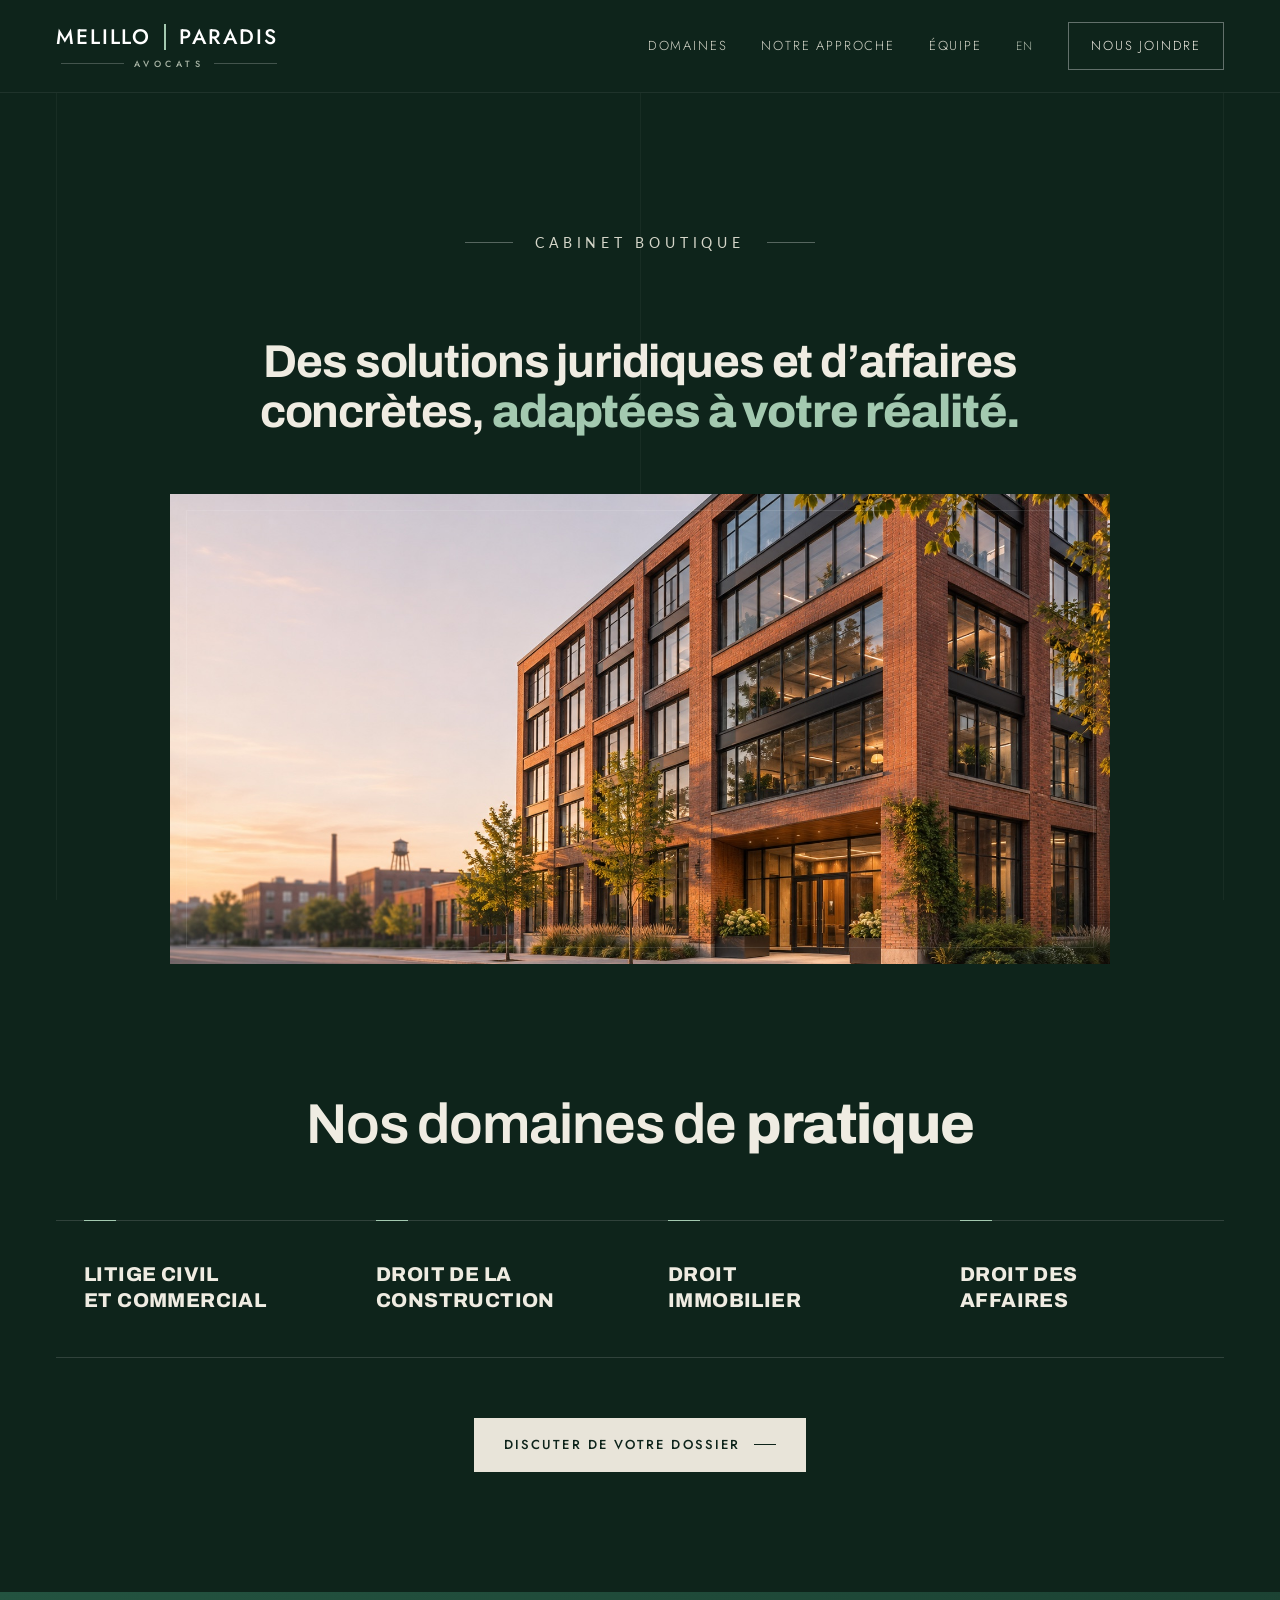
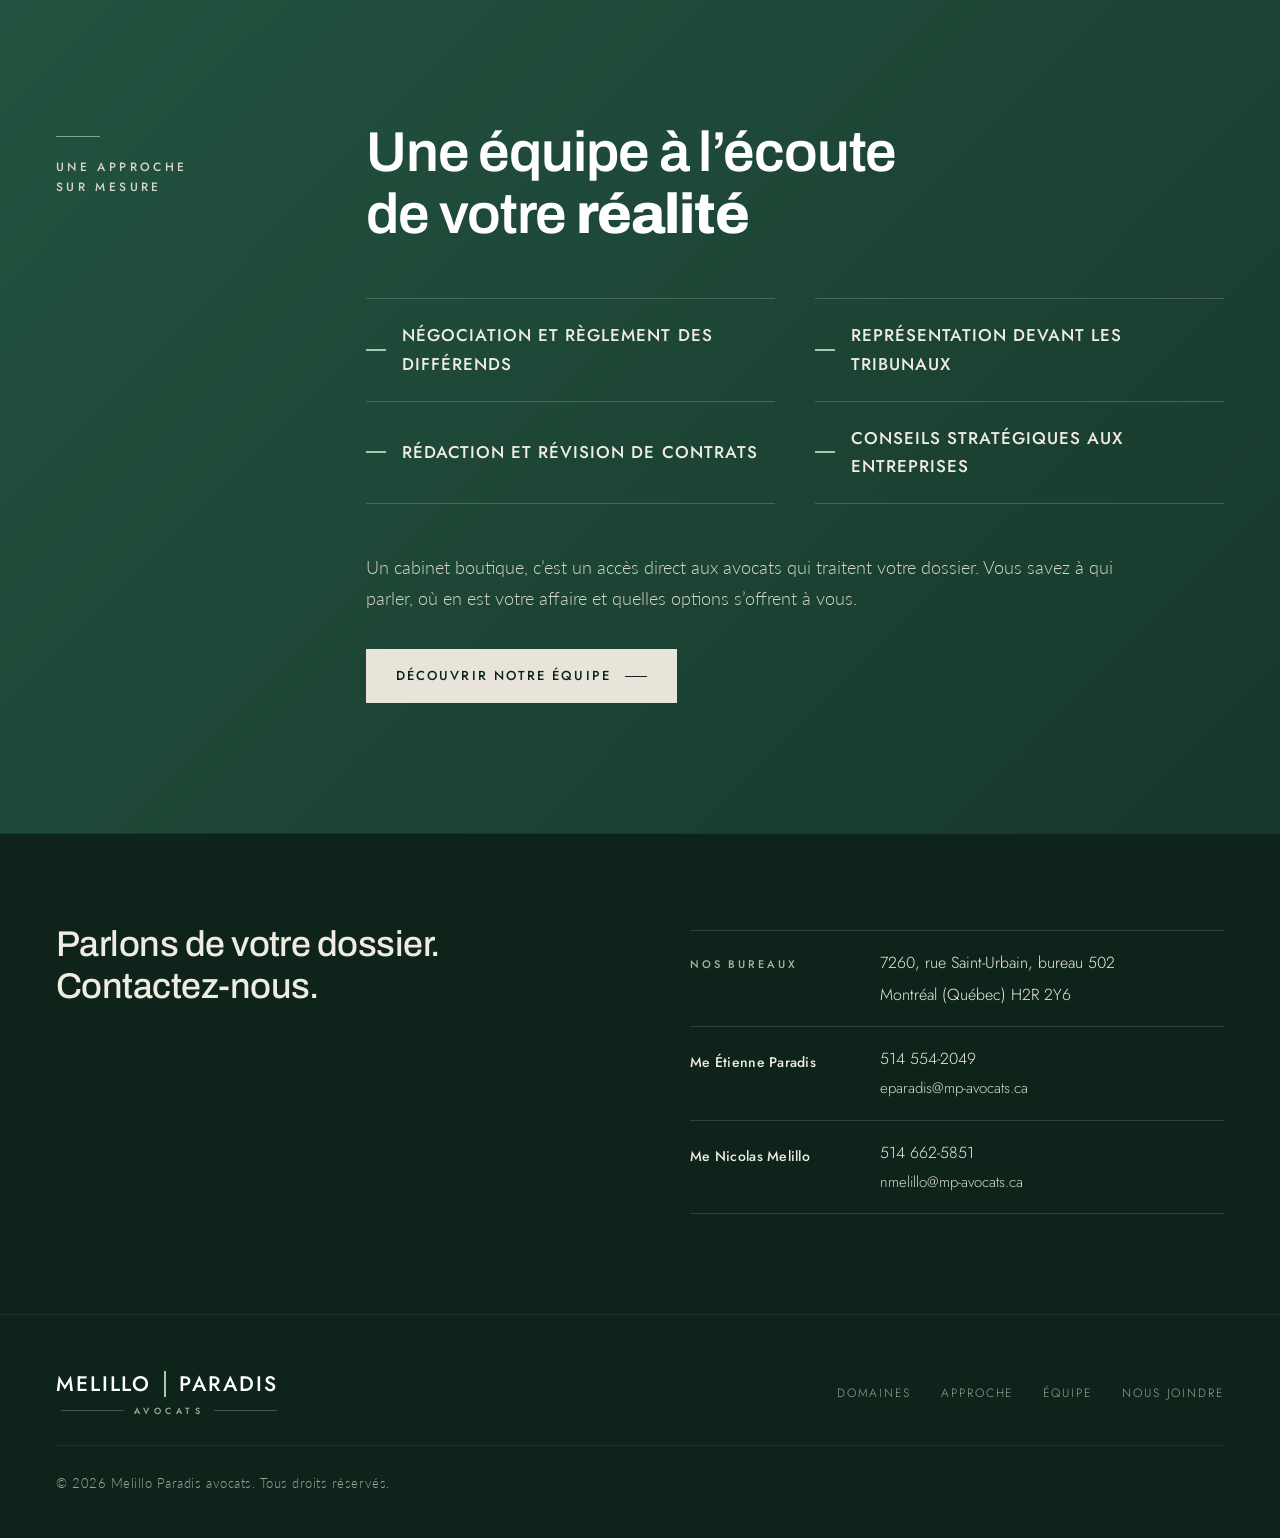
==== index.html @ 58f40eb3 "Site Melillo Paradis avocats" ====
<!doctype html>
<html lang="fr-CA" class="js">
<head>
<meta charset="utf-8">
<meta name="viewport" content="width=device-width,initial-scale=1">
<title>Melillo Paradis avocats | Litige, construction et immobilier à Montréal</title>
<meta name="description" content="Cabinet d’avocats boutique à Montréal, sur la Rive-Nord et dans les Laurentides : litige civil et commercial, construction, immobilier et affaires.">
<link rel="canonical" href="https://mp-avocats.ca/">
<link rel="alternate" hreflang="fr-CA" href="https://mp-avocats.ca/">
<link rel="alternate" hreflang="en-CA" href="https://mp-avocats.ca/en/">
<link rel="alternate" hreflang="x-default" href="https://mp-avocats.ca/">
<meta name="theme-color" content="#10271e">
<meta property="og:type" content="website">
<meta property="og:locale" content="fr_CA">
<meta property="og:site_name" content="Melillo Paradis avocats">
<meta property="og:title" content="Melillo Paradis avocats — Cabinet boutique à Montréal">
<meta property="og:description" content="Des solutions juridiques et d’affaires concrètes, adaptées à votre réalité. Litige civil et commercial, construction, immobilier et affaires.">
<meta property="og:url" content="https://mp-avocats.ca/">
<meta property="og:image" content="https://mp-avocats.ca/assets/immeuble-brique.jpg">
<meta property="og:image:width" content="1672">
<meta property="og:image:height" content="941">
<meta name="twitter:card" content="summary_large_image">
<link rel="icon" href="/favicon.ico" sizes="48x48">
<link rel="icon" href="assets/favicon.svg" type="image/svg+xml">
<link rel="icon" href="assets/favicon-192.png" type="image/png" sizes="192x192">
<link rel="apple-touch-icon" href="assets/apple-touch-icon.png">
<link rel="preconnect" href="https://fonts.googleapis.com">
<link rel="preconnect" href="https://fonts.gstatic.com" crossorigin>
<link href="https://fonts.googleapis.com/css2?family=Jost:wght@400;500;600&family=Lato:wght@300;400&family=Archivo:wdth,wght@62..125,400..900&display=swap" rel="stylesheet">
<link rel="stylesheet" href="assets/style.css">
<script type="application/ld+json">
{
 "@context": "https://schema.org",
 "@graph": [
  {
   "@type": [
    "LegalService",
    "Attorney"
   ],
   "@id": "https://mp-avocats.ca/#cabinet",
   "name": "Melillo Paradis avocats",
   "alternateName": [
    "Melillo Paradis",
    "MP avocats",
    "MELILLO PARADIS s.e.n.c.r.l."
   ],
   "description": "Cabinet d’avocats boutique à Montréal, sur la Rive-Nord et dans les Laurentides : litige civil et commercial, construction, immobilier et affaires.",
   "url": "https://mp-avocats.ca/",
   "logo": "https://mp-avocats.ca/assets/favicon-192.png",
   "image": "https://mp-avocats.ca/assets/immeuble-brique.jpg",
   "address": {
    "@type": "PostalAddress",
    "streetAddress": "7260, rue Saint-Urbain, bureau 502",
    "addressLocality": "Montréal",
    "addressRegion": "QC",
    "postalCode": "H2R 2Y6",
    "addressCountry": "CA"
   },
   "areaServed": [
    {
     "@type": "City",
     "name": "Montréal"
    },
    {
     "@type": "AdministrativeArea",
     "name": "Rive-Nord de Montréal"
    },
    {
     "@type": "AdministrativeArea",
     "name": "Laurentides"
    },
    {
     "@type": "AdministrativeArea",
     "name": "Québec"
    }
   ],
   "knowsAbout": [
    "Litige civil et commercial",
    "Droit de la construction",
    "Droit immobilier",
    "Droit des affaires",
    "Droit commercial",
    "Droit corporatif",
    "Droit de la copropriété",
    "Droit du logement"
   ],
   "founder": [
    {
     "@id": "https://mp-avocats.ca/equipe.html#nicolas-melillo"
    },
    {
     "@id": "https://mp-avocats.ca/equipe.html#etienne-paradis"
    }
   ],
   "employee": [
    {
     "@id": "https://mp-avocats.ca/equipe.html#nicolas-melillo"
    },
    {
     "@id": "https://mp-avocats.ca/equipe.html#etienne-paradis"
    }
   ],
   "hasOfferCatalog": {
    "@type": "OfferCatalog",
    "name": "Domaines de pratique",
    "itemListElement": [
     {
      "@type": "Offer",
      "itemOffered": {
       "@type": "Service",
       "name": "Litige civil et commercial"
      }
     },
     {
      "@type": "Offer",
      "itemOffered": {
       "@type": "Service",
       "name": "Droit de la construction"
      }
     },
     {
      "@type": "Offer",
      "itemOffered": {
       "@type": "Service",
       "name": "Droit immobilier"
      }
     },
     {
      "@type": "Offer",
      "itemOffered": {
       "@type": "Service",
       "name": "Droit des affaires"
      }
     }
    ]
   }
  },
  {
   "@type": "WebSite",
   "@id": "https://mp-avocats.ca/#site",
   "url": "https://mp-avocats.ca/",
   "name": "Melillo Paradis avocats",
   "inLanguage": "fr-CA",
   "publisher": {
    "@id": "https://mp-avocats.ca/#cabinet"
   }
  },
  {
   "@type": "Person",
   "@id": "https://mp-avocats.ca/equipe.html#nicolas-melillo",
   "name": "Nicolas Melillo",
   "honorificPrefix": "Me",
   "givenName": "Nicolas",
   "familyName": "Melillo",
   "jobTitle": "Avocat, associé fondateur",
   "url": "https://mp-avocats.ca/equipe.html#nicolas-melillo",
   "sameAs": [
    "https://www.linkedin.com/in/nicolas-m-844312181/"
   ],
   "worksFor": {
    "@id": "https://mp-avocats.ca/#cabinet"
   },
   "alumniOf": {
    "@type": "CollegeOrUniversity",
    "name": "Université de Sherbrooke"
   },
   "memberOf": {
    "@type": "Organization",
    "name": "Barreau du Québec"
   },
   "description": "Avocat en litige civil, principalement en droit de la construction : vices cachés, vices de conception et de construction, hypothèques légales de la construction, injonctions. Plaide devant la Cour supérieure et la Cour du Québec.",
   "knowsAbout": [
    "Litige civil et commercial",
    "Droit de la construction",
    "Droit immobilier",
    "Droit des affaires"
   ]
  },
  {
   "@type": "Person",
   "@id": "https://mp-avocats.ca/equipe.html#etienne-paradis",
   "name": "Étienne Paradis",
   "honorificPrefix": "Me",
   "givenName": "Étienne",
   "familyName": "Paradis",
   "jobTitle": "Avocat, associé fondateur",
   "url": "https://mp-avocats.ca/equipe.html#etienne-paradis",
   "sameAs": [
    "https://www.linkedin.com/in/%C3%A9tienne-paradis-a6722713a/"
   ],
   "worksFor": {
    "@id": "https://mp-avocats.ca/#cabinet"
   },
   "alumniOf": {
    "@type": "CollegeOrUniversity",
    "name": "Université de Sherbrooke"
   },
   "memberOf": {
    "@type": "Organization",
    "name": "Barreau du Québec"
   },
   "description": "Avocat en litige civil et commercial et en droit des affaires : réclamations de construction, droit immobilier, baux commerciaux, litiges entre actionnaires, conventions entre actionnaires, achat et vente d’entreprises.",
   "knowsAbout": [
    "Litige civil et commercial",
    "Droit de la construction",
    "Droit immobilier",
    "Droit des affaires"
   ]
  }
 ]
}
</script>
</head>
<body class="v-contraste">
<a class="skip" href="#contenu">Aller au contenu</a>
<div class="grid-lines" aria-hidden="true"><i></i><i></i><i></i><i></i><i></i></div>

<header class="site-header">
  <div class="wrap">
    <a class="wordmark" href="./" aria-label="Melillo Paradis avocats, accueil">
      <span class="wordmark__name" aria-hidden="true"><span><span class="wordmark__m">M</span>ELILLO</span><span class="wordmark__bar"></span><span>PARADIS</span></span>
      <span class="wordmark__profession" aria-hidden="true">AVOCATS</span>
    </a>
    <button class="menu-toggle" type="button" aria-expanded="false" aria-controls="nav-principale" aria-label="Ouvrir le menu"><span></span><span></span></button>
    <nav id="nav-principale" aria-label="Navigation principale">
      <a href="#expertises">Domaines</a>
      <a href="#approche">Notre approche</a>
      <a href="equipe.html">Équipe</a>
      <a class="lang-link" href="en/" hreflang="en" lang="en" aria-label="English version">EN</a>
      <a class="nav-cta" href="#contact">Nous joindre</a>
    </nav>
  </div>
</header>

<main id="contenu">
  <section class="hero wrap" aria-labelledby="hero-title">
    <span class="tag tag--center">Cabinet boutique</span>
    <h1 id="hero-title">Des solutions juridiques et d’affaires concrètes, <span class="serif">adaptées à votre réalité.</span></h1>
    <!-- À COMPLÉTER : remplacer par <img src="assets/cabinet.jpg" alt="Les bureaux du cabinet"> -->
    <!-- Image générée par IA : immeuble de bureaux en brique à Montréal. (Autre option : assets/salle-montreal.jpg) -->
    <div class="photo-slot hero-photo reveal"><img src="assets/immeuble-brique.jpg" alt="Immeuble de bureaux en brique au coucher du soleil, à Montréal" width="1672" height="941"></div>
  </section>

  <section class="practices wrap center" id="expertises" aria-labelledby="practices-title">
    <h2 id="practices-title">Nos domaines de <span class="serif">pratique</span></h2>
    <div class="cards">
      <article class="card reveal">
        <h3>Litige civil<br>et commercial</h3>
      </article>
      <article class="card reveal">
        <h3>Droit de la<br>construction</h3>
      </article>
      <article class="card reveal">
        <h3>Droit<br>immobilier</h3>
      </article>
      <article class="card reveal">
        <h3>Droit des<br>affaires</h3>
      </article>
    </div>
    <a class="btn" href="#contact">Discuter de votre dossier</a>
  </section>



  <section class="light" id="approche" aria-labelledby="approche-title">
    <div class="wrap split">
      <span class="eyebrow">Une approche<br>sur mesure</span>
      <div class="reveal">
        <h2 id="approche-title">Une équipe à l’écoute de votre <span class="serif">réalité</span></h2>
        <ul>
          <li>Négociation et règlement des différends</li>
          <li>Représentation devant les tribunaux</li>
          <li>Rédaction et révision de contrats</li>
          <li>Conseils stratégiques aux entreprises</li>
        </ul>
        <p>Un cabinet boutique, c’est un accès direct aux avocats qui traitent votre dossier. Vous savez à qui parler, où en est votre affaire et quelles options s’offrent à vous.</p>
        <a class="btn btn--dark" href="equipe.html">Découvrir notre équipe</a>
      </div>
    </div>
  </section>


  <section class="contact contact--split" id="contact" aria-labelledby="contact-title">
    <div class="wrap">
      <div class="contact-lead">
        <h2 id="contact-title">Parlons de votre dossier.<br>Contactez-nous.</h2>
      </div>
      <!-- Coordonnées : chaque associé. Ajouter le numéro du bureau quand il sera disponible. -->
      <dl class="coords-list coords-list--people">
        <div><dt>Nos bureaux</dt><dd><span>7260, rue Saint-Urbain, bureau 502</span><span>Montréal (Québec) H2R 2Y6</span></dd></div>
        <div><dt class="dt-name">Me Étienne Paradis</dt><dd><span>514 554-2049</span><a href="mailto:eparadis@mp-avocats.ca">eparadis@mp-avocats.ca</a></dd></div>
        <div><dt class="dt-name">Me Nicolas Melillo</dt><dd><span>514 662-5851</span><a href="mailto:nmelillo@mp-avocats.ca">nmelillo@mp-avocats.ca</a></dd></div>
      </dl>
    </div>
  </section>
</main>

<footer>
  <div class="wrap foot">
    <a class="wordmark" href="./" aria-label="Melillo Paradis avocats, accueil">
      <span class="wordmark__name" aria-hidden="true"><span><span class="wordmark__m">M</span>ELILLO</span><span class="wordmark__bar"></span><span>PARADIS</span></span>
      <span class="wordmark__profession" aria-hidden="true">AVOCATS</span>
    </a>
    <nav aria-label="Pied de page"><a href="#expertises">Domaines</a><a href="#approche">Approche</a><a href="equipe.html">Équipe</a><a href="#contact">Nous joindre</a></nav>
    <span>© <span data-year>2026</span> Melillo Paradis avocats. Tous droits réservés.</span>
  </div>
</footer>
<script>
// Animation d'apparition au défilement
if ('IntersectionObserver' in window) {
  const o = new IntersectionObserver(es => es.forEach(e => {
    if (e.isIntersecting) { e.target.classList.add('seen'); o.unobserve(e.target); }
  }), { threshold: .12 });
  document.querySelectorAll('.reveal').forEach(e => o.observe(e));
} else {
  document.documentElement.classList.remove('js');
}
// Menu mobile
const mt=document.querySelector('.menu-toggle');
if(mt){mt.addEventListener('click',()=>{const h=document.querySelector('.site-header');const o=h.classList.toggle('menu-open');mt.setAttribute('aria-expanded',o);mt.setAttribute('aria-label',o?'Fermer le menu':'Ouvrir le menu');});
document.querySelectorAll('#nav-principale a').forEach(a=>a.addEventListener('click',()=>{document.querySelector('.site-header').classList.remove('menu-open');mt.setAttribute('aria-expanded','false');}));}
document.querySelectorAll('[data-year]').forEach(e => e.textContent = new Date().getFullYear());
</script>
</body>
</html>
---- assets/style.css ----
/* Melillo Paradis avocats — version 2 (raffinée) */
:root{
  --forest:#0e241b;
  --forest-2:#132e23;
  --deep:#091a13;
  --accent:#3b674c;
  --accent-light:#7fa58c;
  --mint:#8fd1a8;
  --mist:#e9eee9;
  --ink:#14291f;
  --on-dark:#f3f6f2;
  --on-dark-soft:#cfdad2;
  --on-dark-muted:#a7bbad;
  --line:#ffffff24;
  --line-soft:#ffffff12;
  --jost:"Jost","Avenir Next","Helvetica Neue",Arial,sans-serif;
  --body:"Lato","Helvetica Neue",Arial,sans-serif;
  --ease:cubic-bezier(.2,.7,.2,1);
}
*{box-sizing:border-box}
html{scroll-behavior:smooth;-webkit-text-size-adjust:100%}
[id]{scroll-margin-top:100px}
body{margin:0;font-family:var(--body);font-weight:300;font-size:17px;line-height:1.7;background:var(--forest);color:var(--on-dark);position:relative;-webkit-font-smoothing:antialiased;text-rendering:optimizeLegibility}
::selection{background:var(--mint);color:var(--forest)}
a{color:inherit;text-decoration:none}
a:focus-visible,summary:focus-visible{outline:2px solid var(--mint);outline-offset:5px}
h1,h2,h3{margin:0;font-family:var(--jost);font-weight:300;line-height:1.1;text-wrap:balance}
p{margin:0 0 20px}
.wrap{width:min(1280px,calc(100% - 112px));margin:auto}
.skip{position:absolute;left:-999px;top:0;background:#fff;color:var(--forest);padding:10px 16px;z-index:20}
.skip:focus{left:12px;top:12px}

/* Lignes verticales en arrière-plan */
.grid-lines{position:fixed;inset:0;pointer-events:none;z-index:0;display:flex;justify-content:space-between;width:min(1280px,calc(100% - 112px));margin:auto}
.grid-lines i{width:1px;background:#ffffff0b}
main,footer,.site-header{position:relative;z-index:1}

/* Mot clé : contraste fin / gras */
.serif{color:var(--mint);font-weight:600}

/* ---------- En-tête ---------- */
.site-header{position:sticky;top:0;z-index:10;background:color-mix(in srgb,var(--forest) 86%,transparent);backdrop-filter:blur(14px) saturate(1.2);-webkit-backdrop-filter:blur(14px) saturate(1.2);border-bottom:1px solid var(--line-soft)}
.site-header .wrap{display:flex;align-items:center;justify-content:space-between;gap:30px;min-height:92px}
.wordmark{display:inline-flex;flex-direction:column;align-items:stretch;flex-shrink:0;color:#fff;transition:opacity .2s}
.wordmark:hover{opacity:.85}
.wordmark__name{display:flex;align-items:center;justify-content:center;gap:13px;font-family:var(--jost);font-size:21px;font-weight:500;line-height:1;letter-spacing:.09em;white-space:nowrap}
.wordmark__m{font-family:inherit}
.wordmark__bar{height:26px;width:2px;flex:0 0 2px;background:var(--mint)}
.wordmark__profession{display:flex;align-items:center;gap:10px;margin-top:9px;font-family:var(--jost);font-size:9px;font-weight:500;line-height:1;letter-spacing:.5em;color:var(--on-dark-muted);padding-left:.5em}
.wordmark__profession::before,.wordmark__profession::after{content:"";flex:1;height:1px;background:#ffffff38}
.site-header nav{display:flex;align-items:center;gap:34px;flex-wrap:wrap;font-family:var(--jost);font-size:13px;letter-spacing:.14em;text-transform:uppercase;color:var(--on-dark-soft)}
.site-header nav a{position:relative;padding:8px 0;transition:color .2s}
.site-header nav a:hover,.site-header nav a[aria-current]{color:#fff}
.site-header nav a:not(.nav-cta)::after{content:"";position:absolute;left:0;right:0;bottom:0;height:1px;background:var(--mint);transform:scaleX(0);transform-origin:left;transition:transform .35s var(--ease)}
.site-header nav a:not(.nav-cta):hover::after,.site-header nav a[aria-current]::after{transform:scaleX(1)}
.site-header .nav-cta{padding:12px 22px;border:1px solid var(--mint);color:var(--mint);transition:background .25s,color .25s}
.site-header .nav-cta:hover{background:var(--mint);color:var(--forest)}

/* ---------- Libellé avec ligne ---------- */
.tag{display:inline-flex;align-items:center;gap:16px;font-family:var(--jost);font-size:12px;font-weight:500;letter-spacing:.28em;text-transform:uppercase;color:var(--mint)}
.tag::before,.tag--center::after{content:"";width:44px;height:1px;background:var(--accent-light)}
.eyebrow{display:block;margin-bottom:18px;font-family:var(--jost);font-size:12px;font-weight:500;letter-spacing:.28em;text-transform:uppercase;color:var(--accent-light)}

/* ---------- Boutons ---------- */
.btn{display:inline-flex;align-items:center;justify-content:center;gap:14px;min-height:54px;padding:14px 30px;background:var(--mint);color:var(--forest);font-family:var(--jost);font-size:13px;font-weight:500;letter-spacing:.16em;text-transform:uppercase;transition:background .25s,color .25s}
.btn::after{content:"";width:22px;height:1px;background:currentColor;box-shadow:none;transition:width .3s var(--ease)}
.btn:hover{background:#fff}
.btn:hover::after{width:36px}
.btn--dark{background:var(--forest);color:var(--on-dark)}
.btn--dark:hover{background:var(--accent);color:#fff}
.center{text-align:center}

/* ---------- Emplacements photo ---------- */
.photo-slot{position:relative;display:grid;place-items:center;overflow:hidden;background:radial-gradient(120% 90% at 20% 0%,#24493a 0%,#14301f 45%,#0a1b14 100%);color:var(--on-dark-muted);text-align:center}
.photo-slot::before{content:"";position:absolute;inset:0;background:repeating-linear-gradient(90deg,#ffffff08 0 1px,transparent 1px 64px)}
.photo-slot::after{content:"";position:absolute;inset:16px;border:1px solid #ffffff1a;pointer-events:none}
.photo-slot img{position:absolute;inset:0;width:100%;height:100%;object-fit:cover}
.photo-slot span{position:relative;font-family:var(--jost);font-size:12px;letter-spacing:.24em;text-transform:uppercase}

/* ---------- Ouverture ---------- */
.hero{position:relative;padding:120px 0 0;text-align:center}
.hero::before{content:"";position:absolute;left:50%;top:-140px;width:min(1100px,120%);height:720px;transform:translateX(-50%);background:radial-gradient(closest-side,#8fd1a824,transparent 70%);pointer-events:none;z-index:-1}
.hero .tag{animation:enter .8s var(--ease) both}
.hero h1{max-width:1100px;margin:36px auto 72px;font-size:clamp(44px,7vw,100px);font-weight:300;line-height:1.04;letter-spacing:-.012em;animation:enter 1s .08s var(--ease) both}
.hero-photo{width:100%;aspect-ratio:16/7;margin:0 auto}

/* ---------- Domaines de pratique ---------- */
.practices{padding:130px 0 120px}
.practices h2{font-size:clamp(34px,4.4vw,62px);margin:24px 0 64px}
.cards{display:grid;grid-template-columns:repeat(4,minmax(0,1fr));gap:20px;text-align:left}
.card{display:flex;flex-direction:column;border:1px solid var(--line);padding:34px 28px 36px;background:#ffffff03;transition:border-color .3s,background .3s}
.card::before{content:"";display:block;width:32px;height:2px;margin-bottom:30px;background:var(--mint)}
.card:hover{border-color:var(--accent-light);background:#ffffff08}
.card h3{font-size:20px;font-weight:600;letter-spacing:.05em;text-transform:uppercase;margin-bottom:20px;line-height:1.3}
.card p{font-size:15px;line-height:1.65;color:var(--on-dark-muted);margin:0}
.card p:first-of-type{color:var(--on-dark);font-size:16px;margin-bottom:14px}
.practices .btn{margin-top:60px}
.js .cards .reveal:nth-child(2).seen{animation-delay:.08s}
.js .cards .reveal:nth-child(3).seen{animation-delay:.16s}
.js .cards .reveal:nth-child(4).seen{animation-delay:.24s}

/* ---------- Le cabinet ---------- */
.intro{display:grid;grid-template-columns:1.1fr 1fr;gap:110px;align-items:center;padding:130px 0;border-top:1px solid var(--line-soft)}
.intro h2{font-size:clamp(34px,4vw,58px);margin:24px 0 32px}
.intro p{color:var(--on-dark-soft);max-width:600px}
.intro .btn{margin-top:18px}
.framed{position:relative;max-width:440px;justify-self:center;width:100%}
.framed .photo-slot{aspect-ratio:8/9}
.framed::before{content:"";position:absolute;inset:22px -22px -22px 22px;border:1px solid var(--accent-light);opacity:.6}
.framed::after{content:"";position:absolute;left:-1px;top:-34px;width:2px;height:68px;background:var(--mint);z-index:1}

/* ---------- Section pâle ---------- */
.light{background:var(--mist);color:var(--ink);position:relative;z-index:1}
.split{display:grid;grid-template-columns:240px 1fr;gap:70px;padding:130px 0}
.split .eyebrow{color:var(--accent);line-height:1.7;padding-top:14px}
.split .eyebrow::before{content:"";display:block;width:44px;height:1px;margin-bottom:20px;background:var(--accent)}
.split h2{font-size:clamp(34px,4.4vw,62px);margin-bottom:52px;color:var(--forest)}
.split h2 .serif{color:var(--accent)}
.split ul{list-style:none;margin:0 0 48px;padding:0;display:grid;grid-template-columns:1fr 1fr;column-gap:40px}
.split li{display:flex;align-items:center;gap:16px;padding:22px 0;border-top:1px solid #10271e26;font-family:var(--jost);font-size:17px;font-weight:500;letter-spacing:.06em;text-transform:uppercase;color:var(--forest)}
.split li:nth-last-child(-n+2){border-bottom:1px solid #10271e26}
.split li::before{content:"";flex:0 0 20px;height:2px;background:var(--accent)}
.split p{color:#3c5146;max-width:760px;font-size:18px;font-weight:400;margin-bottom:36px}

/* ---------- Contact ---------- */
.contact{position:relative;padding:130px 0 120px;text-align:center;overflow:hidden}
.contact::before{content:"";position:absolute;left:50%;bottom:-260px;width:min(1000px,120%);height:560px;transform:translateX(-50%);background:radial-gradient(closest-side,#8fd1a81c,transparent 70%);pointer-events:none}
.contact .wrap{position:relative}
.contact h2{margin:28px auto 60px;font-size:clamp(32px,4vw,56px);font-weight:300;line-height:1.1}
.coords{display:grid;grid-template-columns:repeat(3,minmax(0,1fr));max-width:1040px;margin:0 auto;text-align:center;border:1px solid var(--line);background:#ffffff04}
.coords div{padding:36px 24px}
.coords div+div{border-left:1px solid var(--line)}
.coords h3{font-size:11px;font-weight:500;letter-spacing:.28em;text-transform:uppercase;color:var(--mint);margin-bottom:12px}
.coords p{margin:0;font-family:var(--jost);font-size:19px;font-weight:400;color:var(--on-dark)}
.coords a:hover{color:var(--mint)}

/* ---------- Pied de page ---------- */
footer{background:var(--deep);padding:56px 0 44px;font-size:13px;color:#93a89a;border-top:1px solid var(--line-soft)}
.foot{display:grid;grid-template-columns:auto 1fr;align-items:center;gap:30px 40px}
.foot nav{display:flex;justify-content:flex-end;gap:30px;flex-wrap:wrap;font-family:var(--jost);text-transform:uppercase;letter-spacing:.16em;font-size:12px}
.foot>span{grid-column:1/-1;padding-top:26px;border-top:1px solid var(--line-soft);letter-spacing:.04em}
.foot a{transition:color .2s}
.foot nav a:hover{color:var(--mint)}

/* ---------- Page Équipe ---------- */
.team-hero{position:relative;padding:120px 0 90px;text-align:center}
.team-hero::before{content:"";position:absolute;left:50%;top:-140px;width:min(1000px,120%);height:640px;transform:translateX(-50%);background:radial-gradient(closest-side,#8fd1a820,transparent 70%);pointer-events:none;z-index:-1}
.team-hero h1{margin:36px auto 28px;font-size:clamp(44px,6.6vw,94px);font-weight:300;letter-spacing:-.012em;line-height:1.04;animation:enter 1s .08s var(--ease) both}
.team-hero p{color:var(--on-dark-muted);font-size:19px;max-width:620px;margin:0 auto}
.people{display:grid;grid-template-columns:repeat(auto-fit,minmax(min(100%,340px),1fr));gap:28px;padding:10px 0 130px}
.person{border:1px solid var(--line);padding:22px 22px 30px;background:#ffffff03;transition:border-color .3s}
.person:hover{border-color:var(--accent-light)}
.person .photo-slot{aspect-ratio:4/4.3;margin-bottom:30px}
.person .photo-slot b{position:relative;display:block;font-family:var(--jost);font-size:120px;font-weight:300;color:#ffffff2b;line-height:1;margin-bottom:10px}
.person h2{font-size:28px;font-weight:600;text-transform:uppercase;letter-spacing:.04em;margin:0 8px 8px}
.person .role{font-family:var(--jost);font-size:12px;font-weight:500;letter-spacing:.24em;text-transform:uppercase;color:var(--mint);margin:0 8px 16px}
.person>p:not(.role){margin:0 8px 18px;color:var(--on-dark-soft)}
.person details{border-top:1px solid var(--line);padding:18px 8px 0;margin-top:10px}
.person summary{cursor:pointer;list-style:none;display:flex;justify-content:space-between;align-items:center;font-family:var(--jost);font-size:13px;letter-spacing:.16em;text-transform:uppercase}
.person summary::-webkit-details-marker{display:none}
.person summary::after{content:"+";font-size:22px;font-weight:300;line-height:1;color:var(--mint);transition:transform .25s}
.person details[open] summary::after{transform:rotate(45deg)}
.person details p{margin:14px 0 0;color:var(--on-dark-muted);font-size:15px}

/* ---------- 404 ---------- */
.notfound{min-height:100vh;display:flex;flex-direction:column}
.notfound>.site-header{display:flex;align-items:center;justify-content:space-between;min-height:92px;position:static;background:none;border:0;backdrop-filter:none}
.notfound main{flex:1;display:grid;place-items:center;text-align:center;padding:60px 0}
.notfound h1{font-size:clamp(40px,6vw,72px);font-weight:300;text-transform:uppercase;margin-bottom:20px}
.notfound .cta{display:inline-flex;min-height:54px;padding:14px 30px;margin-top:14px;background:var(--mint);color:var(--forest);align-items:center;font-family:var(--jost);font-weight:500;text-transform:uppercase;letter-spacing:.16em;font-size:13px}

/* ---------- Animations ---------- */
.js .reveal{opacity:0}
.reveal.seen{animation:enter .9s var(--ease) both}
@keyframes enter{from{opacity:0;transform:translateY(24px)}to{opacity:1;transform:none}}

/* ---------- Adaptatif ---------- */
@media(max-width:1100px){
  .cards{grid-template-columns:repeat(2,minmax(0,1fr))}
  .intro{gap:70px}
  .site-header nav{gap:24px}
}
@media(max-width:900px){
  .wrap,.grid-lines{width:calc(100% - 56px)}
  .intro{grid-template-columns:1fr;gap:80px;padding:100px 0}
  .framed{max-width:400px;justify-self:start;margin-right:22px}
  .split{grid-template-columns:1fr;gap:24px;padding:90px 0}
  .coords{grid-template-columns:1fr}
  .coords div{padding:26px 20px}
  .coords div+div{border-left:0;border-top:1px solid var(--line)}
  .site-header .wrap{flex-direction:column;align-items:flex-start;gap:16px;padding:20px 0 14px;min-height:0}
  .site-header{position:static}
  .site-header nav{gap:6px 22px;font-size:12px;letter-spacing:.12em}
  .site-header .nav-cta{padding:8px 0;border:0}
}
@media(max-width:760px){
  .hero{padding-top:70px}.hero h1{margin:28px auto 48px}
  .hero-photo{aspect-ratio:4/3}
  .practices{padding:90px 0}.practices h2{margin-bottom:44px}
  .contact{padding:90px 0 80px}.contact h2{margin-bottom:44px}
  .team-hero{padding:70px 0 60px}
  .grid-lines i:nth-child(even){display:none}
  .split ul{grid-template-columns:1fr}
  .split li:nth-last-child(2){border-bottom:0}
  .foot{grid-template-columns:1fr}
  .foot nav{justify-content:flex-start;gap:12px 24px}
}
@media(max-width:560px){
  .wrap,.grid-lines{width:calc(100% - 36px)}
  .cards{grid-template-columns:1fr}
  .tag{font-size:11px;gap:10px;letter-spacing:.22em}.tag::before,.tag--center::after{width:24px}
  .btn{padding:14px 22px;letter-spacing:.12em}
}
@media(prefers-reduced-motion:reduce){
  html{scroll-behavior:auto}
  *,*::before,*::after{animation:none!important;transition:none!important}
  .js .reveal{opacity:1}
}

/* ================= VERSION E — calme (inspirée des recettes « éditorial / minimaliste » de garden-skills) =================
   Principes repris : presque pas de mouvement, angles droits, aucune ombre, lignes fines,
   petites étiquettes espacées, palette restreinte (forêt, sauge, papier crème). */
:root{--on-dark:#efece2;--on-dark-soft:#d5d6c9;--on-dark-muted:#a9b5a6;--paper:#e8e4d9}

/* Mouvement : un simple fondu, rien qui glisse */
.hero::before,.team-hero::before,.contact::before{display:none}
.hero .tag,.hero h1,.team-hero h1{animation:none}
.reveal.seen{animation:fade .7s ease-out both}
.js .cards .reveal.seen{animation-delay:0s}
@keyframes fade{from{opacity:0}to{opacity:1}}
.btn::after,.btn:hover::after{width:22px;transition:none}

/* Titres comme la première version */
.hero h1{font-size:clamp(40px,6.2vw,88px);line-height:1.04;letter-spacing:.01em;text-transform:uppercase;max-width:1100px}
.team-hero h1{font-size:clamp(40px,6vw,84px);letter-spacing:.01em;text-transform:uppercase}
.contact h2{font-size:clamp(30px,3.6vw,50px);line-height:1.06;text-transform:uppercase}

/* Surfaces plates */
.site-header{background:var(--forest);backdrop-filter:none;-webkit-backdrop-filter:none}
.photo-slot{background:#16332699}
.photo-slot::before{display:none}
.btn{background:var(--paper);color:var(--forest)}
.btn:hover{background:var(--mint)}
.btn--dark{background:var(--forest);color:var(--paper)}
.btn--dark:hover{background:var(--accent);color:#fff}

/* Domaines : quatre colonnes posées sur les lignes du fond, sans boîtes */
.practices h2{margin-top:0}
.cards{gap:0;border-top:1px solid var(--line);border-bottom:1px solid var(--line)}
.card{position:relative;border:0;background:none;padding:44px 28px 48px}
.card::before{position:absolute;top:-1px;left:28px;width:32px;height:1px;margin:0}
.card:hover{background:none}
.card h3{transition:color .25s}
.card:hover h3{color:var(--mint)}

/* Le cabinet : cadre simple */
.framed::after{display:none}
.framed::before{inset:18px -18px -18px 18px;opacity:.45}

/* Notre approche : papier crème */
.light{background:var(--paper)}
.split p{color:#3d4a41}

/* Coordonnées : lignes fines seulement */
.coords{background:none;border-left:0;border-right:0}
.person{background:none}
footer{background:var(--forest)}
@media(max-width:1100px){.card{padding:36px 22px 40px}.card::before{left:22px}.cards .card:nth-child(-n+2){border-bottom:1px solid var(--line)}}
@media(max-width:560px){.card{padding:32px 4px 34px}.card::before{left:4px}.cards .card:nth-child(-n+3){border-bottom:1px solid var(--line)}}

/* ---- Moins de lignes dans le fond : 3 au lieu de 5 ---- */
.grid-lines i:nth-child(even){display:none}

/* ---- Typo des titres : solide, affirmée (le logo et le menu restent en Jost) ---- */
:root{--display:"Archivo",var(--jost)}
main h1,main h2,main h3{font-family:var(--display)}
/* Option 1 (défaut) : Archivo gras, majuscules */
.hero h1,.team-hero h1{font-weight:700;letter-spacing:-.015em;line-height:1.02;font-size:clamp(38px,5.9vw,84px)}
.contact h2{font-weight:700;letter-spacing:-.01em}
main .serif{font-weight:800}
main h2{font-weight:600;letter-spacing:-.02em}
.card h3,.person h2{font-weight:800;letter-spacing:.02em}
.card h3{font-size:18px}
/* Option 2 : Barlow Condensed, hautes majuscules serrées */
.t2{--display:"Barlow Condensed",var(--jost)}
.t2 .hero h1,.t2 .team-hero h1{font-weight:600;letter-spacing:.005em;line-height:.98;font-size:clamp(50px,8.4vw,124px);max-width:none}
.t2 main .serif{font-weight:700}
.t2 main h2{font-weight:500;letter-spacing:0;text-transform:uppercase;font-size:clamp(38px,5vw,72px);line-height:1}
.t2 .contact h2{font-weight:600}
.t2 .card h3{font-weight:700;font-size:25px;letter-spacing:.03em;line-height:1.1}
/* Option 3 : Archivo large, très carrée */
.t3 main h1,.t3 main h2,.t3 main h3{font-stretch:125%}
.t3 .hero h1,.t3 .team-hero h1{font-weight:700;letter-spacing:-.02em;font-size:clamp(32px,4.9vw,70px);line-height:1.08;max-width:none}
.t3 main h2{font-size:clamp(28px,3.4vw,48px);font-weight:600}
.t3 .card h3{font-size:15px;letter-spacing:.03em}

/* ---- Titre d'accueil un peu plus petit, étiquette plus visible ---- */
.hero h1,.team-hero h1{font-size:clamp(34px,5vw,70px)}
.hero .tag,.team-hero .tag{font-size:15px;font-weight:600;letter-spacing:.3em;color:var(--mint);gap:20px}
.hero .tag::before,.hero .tag::after,.team-hero .tag::before,.team-hero .tag::after{width:56px;background:var(--mint)}
@media(max-width:560px){.hero .tag,.team-hero .tag{font-size:12px;letter-spacing:.22em;gap:12px}.hero .tag::before,.hero .tag::after,.team-hero .tag::before,.team-hero .tag::after{width:22px}}

/* ---- Moins de vert pâle : seulement le mot clé du titre d'accueil, en plus doux ---- */
:root{--mint:#a3c9b0}
main h2 .serif,.split h2 .serif{color:inherit}
.hero .tag,.team-hero .tag{color:var(--on-dark)}
.hero .tag::before,.hero .tag::after,.team-hero .tag::before,.team-hero .tag::after{background:var(--accent-light)}
.tag{color:var(--on-dark-muted)}
.coords h3,.person .role{color:var(--on-dark-muted)}
.site-header .nav-cta{border-color:#ffffff59;color:var(--on-dark)}
.site-header .nav-cta:hover{background:var(--paper);color:var(--forest)}
.btn:hover{background:#fff}
.card:hover h3{color:var(--on-dark)}
.card{transition:background .25s}
.card:hover{background:#ffffff06}

/* ---- Contact : phrase à gauche, coordonnées à droite ---- */
.contact--split{text-align:left;padding:120px 0 130px;border-top:1px solid var(--line-soft)}
.contact--split .wrap{display:grid;grid-template-columns:1fr 1fr;gap:100px;align-items:start}
.contact--split h2{margin:0 0 26px;font-size:clamp(30px,3.4vw,46px);font-weight:500;line-height:1.15;letter-spacing:-.015em;text-transform:none}
.contact-lead p{max-width:440px;margin:0;color:var(--on-dark-muted)}
.coords-list{margin:6px 0 0;border-top:1px solid var(--line)}
.coords-list div{display:grid;grid-template-columns:150px 1fr;align-items:baseline;padding:26px 0;border-bottom:1px solid var(--line)}
.coords-list dt{font-family:var(--jost);font-size:11px;font-weight:500;letter-spacing:.26em;text-transform:uppercase;color:var(--on-dark-muted)}
.coords-list dd{margin:0;font-family:var(--jost);font-size:20px;color:var(--on-dark)}
.coords-list a:hover{color:var(--mint)}
@media(max-width:900px){.contact--split{padding:90px 0}.contact--split .wrap{grid-template-columns:1fr;gap:44px}}
@media(max-width:560px){.coords-list div{grid-template-columns:1fr;gap:6px;padding:20px 0}}

/* Survol des domaines : le titre change de couleur (comme avant) */
.card:hover{background:none}
.card:hover h3{color:var(--mint)}

/* ---- Notre approche : bande verte (comme les versions précédentes) au lieu du papier crème ---- */
.light{background:linear-gradient(135deg,#235340,#17382b);color:var(--on-dark)}
.split .eyebrow{color:var(--on-dark-soft)}
.split .eyebrow::before{background:var(--accent-light)}
.split h2{color:#fff}
.split li{color:var(--on-dark);border-top-color:#ffffff30}
.split li:nth-last-child(-n+2){border-bottom-color:#ffffff30}
.split li::before{background:var(--mint)}
.split p{color:var(--on-dark-soft);font-weight:300}
.btn--dark{background:var(--paper);color:var(--forest)}
.btn--dark:hover{background:#fff;color:var(--forest)}
@media(max-width:760px){.split li:nth-last-child(2){border-bottom:0}}

/* ---- Étiquette du haut : une autre écriture (Marcellus, capitales classiques) et plus d'air ---- */
.hero .tag,.team-hero .tag{font-family:"Marcellus",Georgia,serif;font-size:19px;font-weight:400;letter-spacing:.24em;gap:24px}
.hero .tag::before,.hero .tag::after,.team-hero .tag::before,.team-hero .tag::after{width:64px}
.hero h1,.team-hero h1{margin-top:64px}
.hero{padding-top:110px}
@media(max-width:760px){.hero h1,.team-hero h1{margin-top:44px}}
@media(max-width:560px){.hero .tag,.team-hero .tag{font-size:13px;letter-spacing:.18em;gap:12px}.hero .tag::before,.hero .tag::after,.team-hero .tag::before,.team-hero .tag::after{width:20px}}

/* ---- Étiquette du haut : neutre, simple (Lato fin, espacé) ---- */
.hero .tag,.team-hero .tag{font-family:var(--body);font-size:15px;font-weight:400;letter-spacing:.34em;gap:22px;color:var(--on-dark-soft)}
.hero .tag::before,.hero .tag::after,.team-hero .tag::before,.team-hero .tag::after{width:48px;background:#ffffff4d}
.hero h1,.team-hero h1{margin-top:56px}
@media(max-width:760px){.hero h1,.team-hero h1{margin-top:40px}}
@media(max-width:560px){.hero .tag,.team-hero .tag{font-size:11px;letter-spacing:.24em;gap:12px}.hero .tag::before,.hero .tag::after,.team-hero .tag::before,.team-hero .tag::after{width:20px}}

/* ---- Étiquette du haut : en minuscules, avec plus d'espace autour ---- */
.hero .tag,.team-hero .tag{text-transform:none;font-size:20px;font-weight:300;letter-spacing:.06em}
.hero{padding-top:130px}
.hero h1,.team-hero h1{margin-top:84px}
@media(max-width:760px){.hero{padding-top:80px}.hero h1,.team-hero h1{margin-top:56px}}
@media(max-width:560px){.hero .tag,.team-hero .tag{font-size:16px;letter-spacing:.04em}}

/* ---- L'inverse : étiquette en majuscules, titre d'accueil en minuscules ---- */
.hero .tag,.team-hero .tag{text-transform:uppercase;font-size:14px;font-weight:400;letter-spacing:.34em}
.hero h1,.team-hero h1{text-transform:none;font-size:clamp(38px,5.6vw,80px);letter-spacing:-.025em;line-height:1.04}
@media(max-width:560px){.hero .tag,.team-hero .tag{font-size:11px;letter-spacing:.24em}}

/* Domaines : titres seuls, sans texte en dessous */
.card h3{margin-bottom:0;font-size:20px}
.card{padding-top:40px;padding-bottom:44px}

/* Sous l'étiquette : deuxième ligne, fine et en minuscules */
.hero-sub{margin:18px 0 0;font-family:var(--body);font-size:19px;font-weight:300;letter-spacing:.04em;color:var(--on-dark-soft)}
.hero .hero-sub+h1{margin-top:64px}
@media(max-width:760px){.hero .hero-sub+h1{margin-top:44px}}
@media(max-width:560px){.hero-sub{font-size:16px;margin-top:12px}}

/* Titre d'accueil plus long : un peu plus petit, sur deux ou trois lignes équilibrées */
.hero h1{font-size:clamp(32px,4.5vw,64px);max-width:1040px;margin-left:auto;margin-right:auto;line-height:1.08}

/* Photo d'accueil : légère teinte verte pour s'harmoniser au site */
.hero-photo img{filter:saturate(.75) contrast(1.02)}
.hero-photo::before{display:block;z-index:1;background:linear-gradient(180deg,#0e241b33,#0e241b14 40%,#0e241b59)}
.hero-photo::after{z-index:2}

/* ---- Titre d'accueil plus petit, photo moins haute et moins large ---- */
.hero h1{font-size:clamp(28px,3.6vw,50px);max-width:900px;margin-bottom:56px}
.hero-photo{width:min(1000px,100%);aspect-ratio:16/6;margin:0 auto}
@media(max-width:760px){.hero-photo{aspect-ratio:16/9}}

.hero-photo img{filter:none}
.hero-photo::before{display:none}

/* Photo d'accueil : cadrer sur les visages */
.hero-photo{aspect-ratio:16/7.5}
.hero-photo img{object-position:center 28%}
@media(max-width:760px){.hero-photo{aspect-ratio:16/10}}

/* Photo d'accueil plus petite */
.hero-photo{width:min(760px,100%);aspect-ratio:16/8.5}
@media(max-width:760px){.hero-photo{aspect-ratio:16/10}}

.hero-photo img{object-position:center 45%}

/* Photo d accueil : plus grande */
.hero-photo{width:min(1080px,100%);aspect-ratio:16/8}
@media(max-width:760px){.hero-photo{aspect-ratio:16/10}}
.hero-photo{width:min(940px,100%)}
.hero-photo img{object-position:center 40%}

/* ---- Contact : carte hybride, image à gauche, coordonnées à droite ---- */
.contact--card{padding:110px 0 120px;text-align:left;border-top:0}
.contact-card{display:grid;grid-template-columns:1fr 1fr;border:1px solid var(--line);background:#ffffff05}
.contact-card__img{position:relative;min-height:100%;overflow:hidden}
.contact-card__img img{position:absolute;inset:0;width:100%;height:100%;object-fit:cover}
.contact-card__body{padding:56px 56px 60px}
.contact-card__body h2{margin:22px 0 16px;font-size:clamp(30px,3.2vw,44px);font-weight:600;letter-spacing:-.02em;text-transform:none;line-height:1.1}
.contact-card__lead{margin:0 0 30px;color:var(--on-dark-soft);max-width:440px}
.contact-card .coords-list{margin:0 0 36px}
.contact-card .coords-list div{grid-template-columns:120px 1fr;padding:18px 0}
.contact-card .coords-list dd{font-size:18px}
@media(max-width:900px){.contact-card{grid-template-columns:1fr}.contact-card__img{min-height:0;aspect-ratio:16/9}.contact-card__body{padding:40px 28px 44px}.contact--card{padding:80px 0}}
@media(max-width:560px){.contact-card .coords-list div{grid-template-columns:1fr;gap:4px}}

/* ---- Contact : un bloc par associé ---- */
.coords-list--people div{grid-template-columns:190px 1fr;align-items:start}
.coords-list--people dt{padding-top:6px}
.coords-list--people dd{display:flex;flex-direction:column;gap:4px;font-size:18px}
.coords-list--people dd a{width:fit-content;border-bottom:1px solid transparent;transition:border-color .2s,color .2s}
.coords-list--people dd a:hover{color:var(--mint);border-color:var(--mint)}
.coords-list--people dd a[href^="mailto"]{font-size:16px;color:var(--on-dark-soft)}
@media(max-width:560px){.coords-list--people div{grid-template-columns:1fr}}

/* ---- Équipe : coordonnées et biographie ---- */
.person__contact{font-family:var(--jost);font-size:15px;line-height:1.7}
.person__contact a{color:var(--on-dark);border-bottom:1px solid #ffffff30}
.person__contact a:hover{color:var(--mint);border-color:var(--mint)}
.person__lead{color:var(--on-dark-soft)}
.person__bio p{margin:14px 0 0;color:var(--on-dark-muted);font-size:15px}
.person__bio p:first-child{margin-top:0;color:var(--on-dark-soft)}
.person details .person__bio p:first-child{margin-top:16px}

/* Bio : tous les paragraphes de la même couleur */
.person__bio p,.person__bio p:first-child{color:var(--on-dark-soft)}
.person details .person__bio p{color:var(--on-dark-soft)}

/* Tél. et courriel : pas de soulignement ni de vert au survol, juste un léger éclaircissement */
.coords-list--people dd a,.coords-list--people dd a:hover,.person__contact a,.person__contact a:hover{border-bottom:0;color:inherit}
.coords-list--people dd a,.person__contact a{transition:opacity .2s}
.coords-list--people dd a:hover,.person__contact a:hover{opacity:.7}
.coords-list--people dd a[href^="mailto"]{color:var(--on-dark-soft)}


/* Équipe : aucun effet au survol d une fiche */
.person:hover{border-color:var(--line)}

/* Contact : un peu plus compact */
.contact--split{padding:90px 0 100px}
.contact--split h2{font-size:clamp(26px,2.8vw,38px)}
.coords-list--people div{padding:18px 0}
.coords-list--people dd{font-size:16px}
.coords-list--people dd a[href^="mailto"]{font-size:15px}
@media(max-width:900px){.contact--split{padding:70px 0}}

/* LinkedIn : petite icône + mot */
a.linkedin{display:inline-flex;align-items:center;gap:7px;margin-top:6px;font-family:var(--jost);font-size:12px;letter-spacing:.14em;text-transform:uppercase;color:var(--on-dark-muted);transition:opacity .2s}
a.linkedin svg{flex:0 0 auto}
a.linkedin:hover{opacity:.7}
.person__contact a.linkedin,.coords-list--people dd a.linkedin{color:var(--on-dark-muted);border:0}

/* « Me » (Maître) : garder la casse normale dans les noms */
.person h2{text-transform:none;letter-spacing:-.01em}
.coords-list dt.dt-name{text-transform:none;letter-spacing:.02em;font-size:14px;color:var(--on-dark)}

/* ================= Mobile ================= */
.menu-toggle{display:none}
@media(max-width:900px){
  /* En-tête compact : logo plus petit + bouton menu */
  .site-header{position:sticky;top:0}
  .site-header .wrap{flex-direction:row;flex-wrap:wrap;align-items:center;justify-content:space-between;gap:0;padding:14px 0;min-height:0}
  .site-header .wordmark__name{font-size:15px;gap:9px}
  .site-header .wordmark__bar{height:19px}
  .site-header .wordmark__profession{font-size:7px;margin-top:6px;gap:7px}
  .menu-toggle{display:flex;flex-direction:column;justify-content:center;gap:6px;width:40px;height:40px;padding:0 9px;background:none;border:1px solid var(--line);cursor:pointer}
  .menu-toggle span{display:block;height:1.5px;background:var(--on-dark);transition:transform .25s}
  .menu-open .menu-toggle span:first-child{transform:translateY(3.75px) rotate(45deg)}
  .menu-open .menu-toggle span:last-child{transform:translateY(-3.75px) rotate(-45deg)}
  .site-header nav{display:none;width:100%;flex-direction:column;align-items:flex-start;gap:0;margin-top:14px;border-top:1px solid var(--line-soft)}
  .menu-open nav{display:flex}
  .site-header nav a,.site-header .nav-cta{width:100%;padding:14px 0;border:0;border-bottom:1px solid var(--line-soft);font-size:13px}
  .site-header nav a:not(.nav-cta)::after{display:none}
  .site-header .nav-cta:hover{background:none;color:var(--on-dark)}
  /* Pied de page */
  footer .wordmark__name{font-size:15px;gap:9px}
  footer .wordmark__bar{height:19px}
  footer .wordmark__profession{font-size:7px;margin-top:6px}
  /* Moins d'espace vertical */
  .hero{padding-top:56px}
  .practices{padding:70px 0 80px}
  .split{padding:70px 0}
}
@media(max-width:560px){
  .hero h1{font-size:28px;margin-bottom:36px}
  .practices h2,.split h2{font-size:30px}
  .split ul{margin-bottom:32px}
  .split li{font-size:14px;padding:16px 0}
  .split p{font-size:16px}
  .person{padding:16px 16px 24px}
  .person h2{font-size:24px;margin-left:4px}
  .person .role,.person>p:not(.role),.person details{margin-left:4px;margin-right:4px}
}

/* ---- Contact : cartes claires et faciles à lire ---- */
.contact-cards{display:grid;grid-template-columns:1fr 1fr;gap:16px}
.ccard{display:flex;flex-direction:column;align-items:flex-start;gap:4px;padding:24px 24px 26px;border:1px solid var(--line);background:#ffffff05}
.ccard--office{grid-column:1/-1}
.ccard p{margin:0}
.ccard__label{font-family:var(--jost);font-size:11px;font-weight:500;letter-spacing:.22em;text-transform:uppercase;color:var(--on-dark-muted)}
.ccard--office .ccard__label{margin-bottom:8px}
.ccard__addr{font-family:var(--jost);font-size:17px;line-height:1.5;color:var(--on-dark)}
.ccard__name{font-family:var(--display,var(--jost));font-size:19px;font-weight:600;color:var(--on-dark)}
.ccard__role{font-family:var(--jost);font-size:11px;letter-spacing:.18em;text-transform:uppercase;color:var(--on-dark-muted);margin-bottom:12px!important}
.ccard__line{font-family:var(--jost);font-size:16px;color:var(--on-dark)}
.ccard__line .ccard__label{font-size:10px;margin-right:6px}
.ccard__mail{font-family:var(--jost);font-size:15px;color:var(--on-dark-soft);word-break:break-all;transition:opacity .2s}
.ccard__mail:hover,.ccard__link:hover{opacity:.7}
.ccard__link{margin-top:12px;font-family:var(--jost);font-size:12px;letter-spacing:.16em;text-transform:uppercase;color:var(--on-dark-soft);border-bottom:1px solid var(--line);padding-bottom:2px;transition:opacity .2s}
.ccard a.linkedin{margin-top:10px}
@media(max-width:560px){.contact-cards{grid-template-columns:1fr}.ccard{padding:20px}}

/* Contact sur mobile : plus compact */
@media(max-width:760px){
  .contact--split{padding:56px 0 64px}
  .contact--split .wrap{gap:24px}
  .contact--split h2{font-size:24px}
  .coords-list--people div{grid-template-columns:1fr;gap:4px;padding:14px 0}
  .coords-list--people dt{padding-top:0}
  .coords-list--people dd{font-size:15px;gap:2px}
  .coords-list--people dd a[href^="mailto"]{font-size:14px}
  .coords-list dt.dt-name{font-size:13px}
}

/* « Biographie » : même écriture qu'avant, mais en vert pour ressortir du texte */
.person summary{color:var(--mint)}

/* ---- Domaines : une phrase sous chaque titre ---- */
.cards .card p{margin:14px 0 0;font-size:15px;line-height:1.6;color:var(--on-dark-muted)}

/* ---- Lien de langue (FR / EN) ---- */
.site-header .lang-link{font-size:12px;letter-spacing:.14em;color:var(--on-dark-muted);border:0}
.site-header .lang-link:hover{color:var(--on-dark)}
.site-header .lang-link::after{display:none}

/* ---- Questions fréquentes ---- */
.faq{display:grid;grid-template-columns:1fr 1.4fr;gap:90px;padding:110px 0;border-top:1px solid var(--line-soft)}
.faq__head h2{margin:22px 0 18px;font-size:clamp(28px,3.2vw,44px);font-weight:600;letter-spacing:-.02em;line-height:1.1}
.faq__head p{color:var(--on-dark-muted);max-width:380px;margin:0}
.faq__list{border-top:1px solid var(--line)}
.faq details{border-bottom:1px solid var(--line);padding:20px 0}
.faq summary{cursor:pointer;list-style:none;display:flex;justify-content:space-between;align-items:baseline;gap:24px;font-family:var(--jost);font-size:18px;color:var(--on-dark)}
.faq summary::-webkit-details-marker{display:none}
.faq summary::after{content:"+";flex:0 0 auto;font-size:22px;font-weight:300;line-height:1;color:var(--mint);transition:transform .25s}
.faq details[open] summary::after{transform:rotate(45deg)}
.faq details p{margin:12px 0 0;max-width:640px;font-size:16px;color:var(--on-dark-soft)}
@media(max-width:900px){.faq{grid-template-columns:1fr;gap:28px;padding:70px 0}}
@media(max-width:560px){.faq summary{font-size:16px}.faq details p{font-size:15px}}

/* FAQ : discrète, repliée en bas de page */
.faq-mini{padding:0 0 60px}
.faq-mini__toggle{border-top:1px solid var(--line-soft)}
.faq-mini__toggle>summary{cursor:pointer;list-style:none;display:flex;justify-content:space-between;align-items:center;padding:22px 0;font-family:var(--jost);font-size:12px;letter-spacing:.22em;text-transform:uppercase;color:var(--on-dark-muted)}
.faq-mini__toggle>summary::-webkit-details-marker{display:none}
.faq-mini__toggle>summary::after{content:"+";font-size:20px;font-weight:300;letter-spacing:0;color:var(--mint);transition:transform .25s}
.faq-mini__toggle[open]>summary::after{transform:rotate(45deg)}
.faq-mini .faq__list{border-top:1px solid var(--line);margin-bottom:10px}
.faq-mini .faq__list details{border-bottom:1px solid var(--line);padding:18px 0}
.faq-mini .faq__list summary{cursor:pointer;list-style:none;display:flex;justify-content:space-between;align-items:baseline;gap:24px;font-family:var(--jost);font-size:16px;color:var(--on-dark)}
.faq-mini .faq__list summary::-webkit-details-marker{display:none}
.faq-mini .faq__list summary::after{content:"+";flex:0 0 auto;font-size:20px;font-weight:300;line-height:1;color:var(--mint);transition:transform .25s}
.faq-mini .faq__list details[open] summary::after{transform:rotate(45deg)}
.faq-mini .faq__list p{margin:10px 0 0;max-width:720px;font-size:15px;color:var(--on-dark-soft)}

/* Page FAQ */
.faq-lead{color:var(--on-dark-muted);font-size:17px;max-width:560px;margin:0 auto}
.faq-page{max-width:900px;padding:10px 0 110px}
.faq-page .faq__list{border-top:1px solid var(--line)}
.faq-page details{border-bottom:1px solid var(--line);padding:22px 0}
.faq-page summary{cursor:pointer;list-style:none;display:flex;justify-content:space-between;align-items:baseline;gap:24px;font-family:var(--jost);font-size:19px;color:var(--on-dark)}
.faq-page summary::-webkit-details-marker{display:none}
.faq-page summary::after{content:"+";flex:0 0 auto;font-size:22px;font-weight:300;line-height:1;color:var(--mint);transition:transform .25s}
.faq-page details[open] summary::after{transform:rotate(45deg)}
.faq-page details p{margin:12px 0 0;max-width:720px;font-size:16px;color:var(--on-dark-soft)}
@media(max-width:560px){.faq-page summary{font-size:16px}.faq-page details p{font-size:15px}}

/* Texte justifié : biographies et réponses de la FAQ */
.person__bio p,.faq-page details p{text-align:justify;hyphens:auto;-webkit-hyphens:auto}
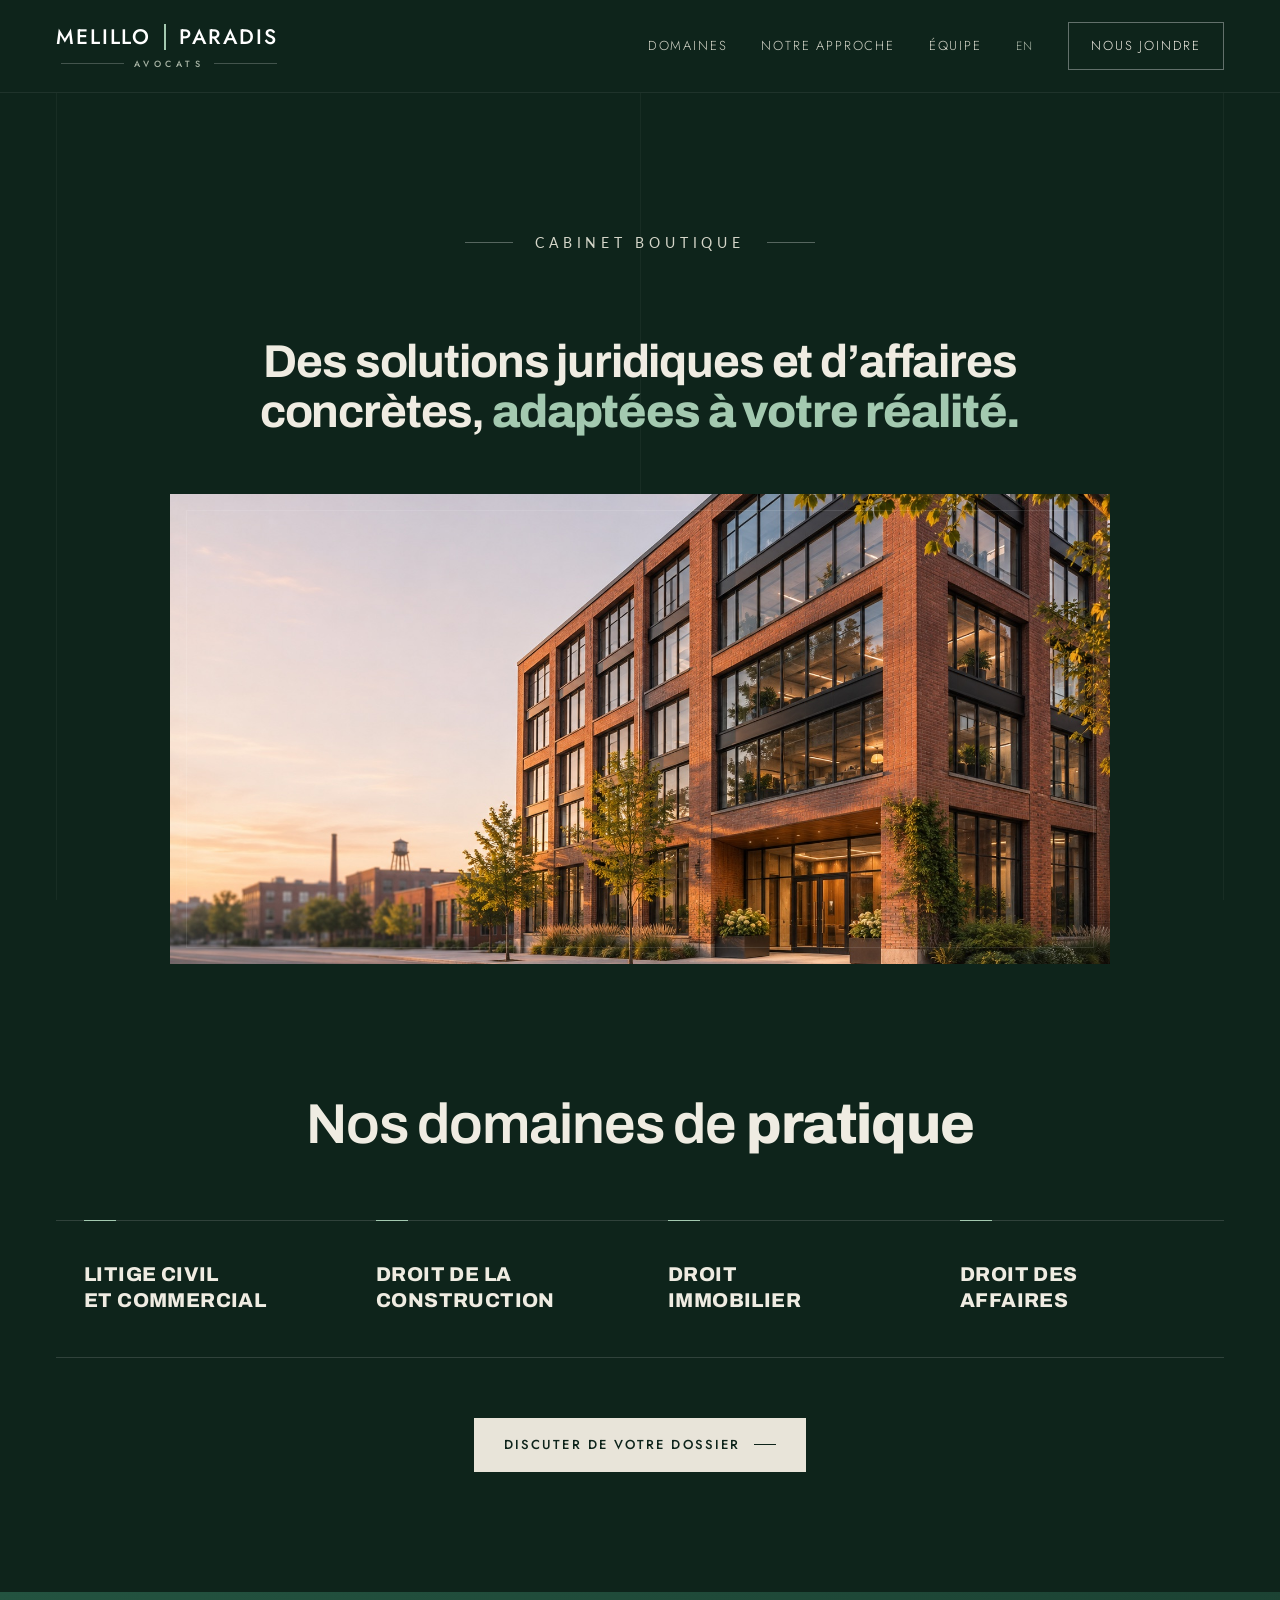
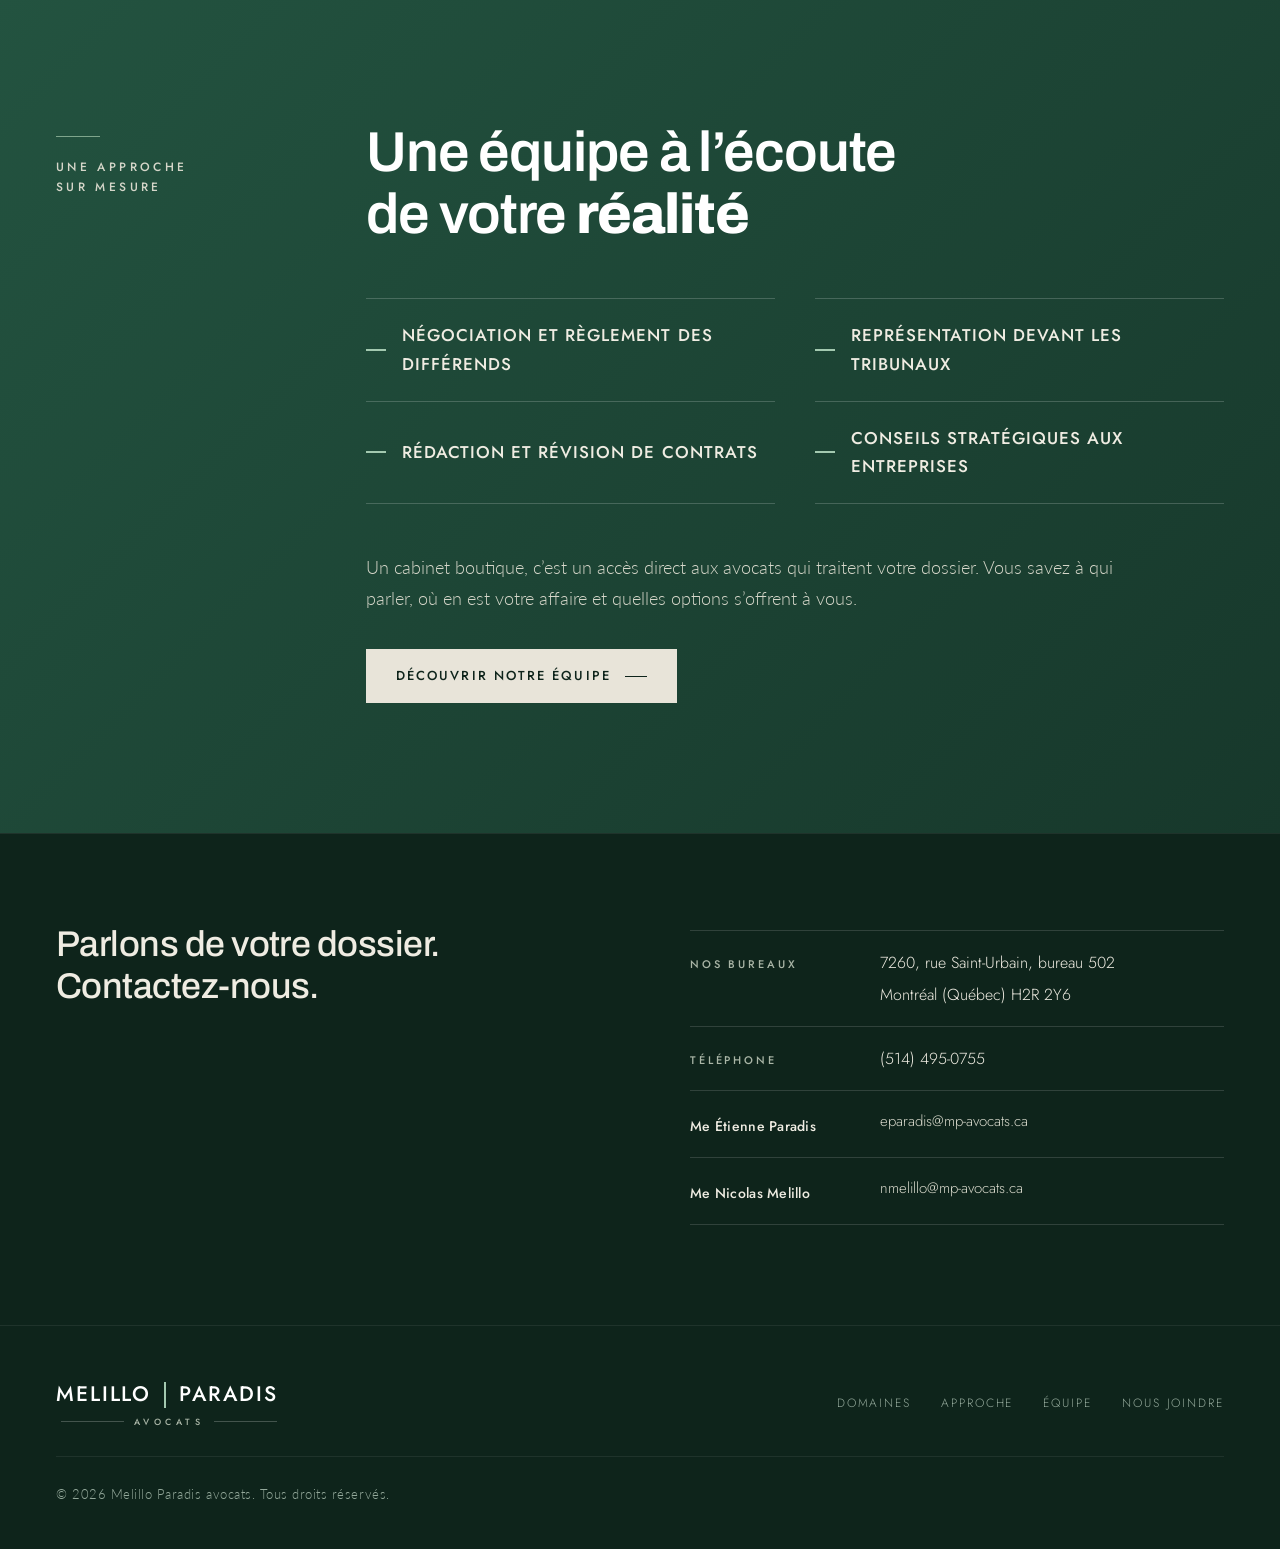
==== commit 70adc6d9: "Un seul numéro de téléphone : (514) 495-0755" ====
--- a/index.html
+++ b/index.html
@@ -56,6 +56,7 @@
     "postalCode": "H2R 2Y6",
     "addressCountry": "CA"
    },
+   "telephone": "+1-514-495-0755",
    "areaServed": [
     {
      "@type": "City",
@@ -288,8 +289,9 @@
       <!-- Coordonnées : chaque associé. Ajouter le numéro du bureau quand il sera disponible. -->
       <dl class="coords-list coords-list--people">
         <div><dt>Nos bureaux</dt><dd><span>7260, rue Saint-Urbain, bureau 502</span><span>Montréal (Québec) H2R 2Y6</span></dd></div>
-        <div><dt class="dt-name">Me Étienne Paradis</dt><dd><span>514 554-2049</span><a href="mailto:eparadis@mp-avocats.ca">eparadis@mp-avocats.ca</a></dd></div>
-        <div><dt class="dt-name">Me Nicolas Melillo</dt><dd><span>514 662-5851</span><a href="mailto:nmelillo@mp-avocats.ca">nmelillo@mp-avocats.ca</a></dd></div>
+        <div><dt>Téléphone</dt><dd><a href="tel:+15144950755">(514) 495-0755</a></dd></div>
+        <div><dt class="dt-name">Me Étienne Paradis</dt><dd><a href="mailto:eparadis@mp-avocats.ca">eparadis@mp-avocats.ca</a></dd></div>
+        <div><dt class="dt-name">Me Nicolas Melillo</dt><dd><a href="mailto:nmelillo@mp-avocats.ca">nmelillo@mp-avocats.ca</a></dd></div>
       </dl>
     </div>
   </section>
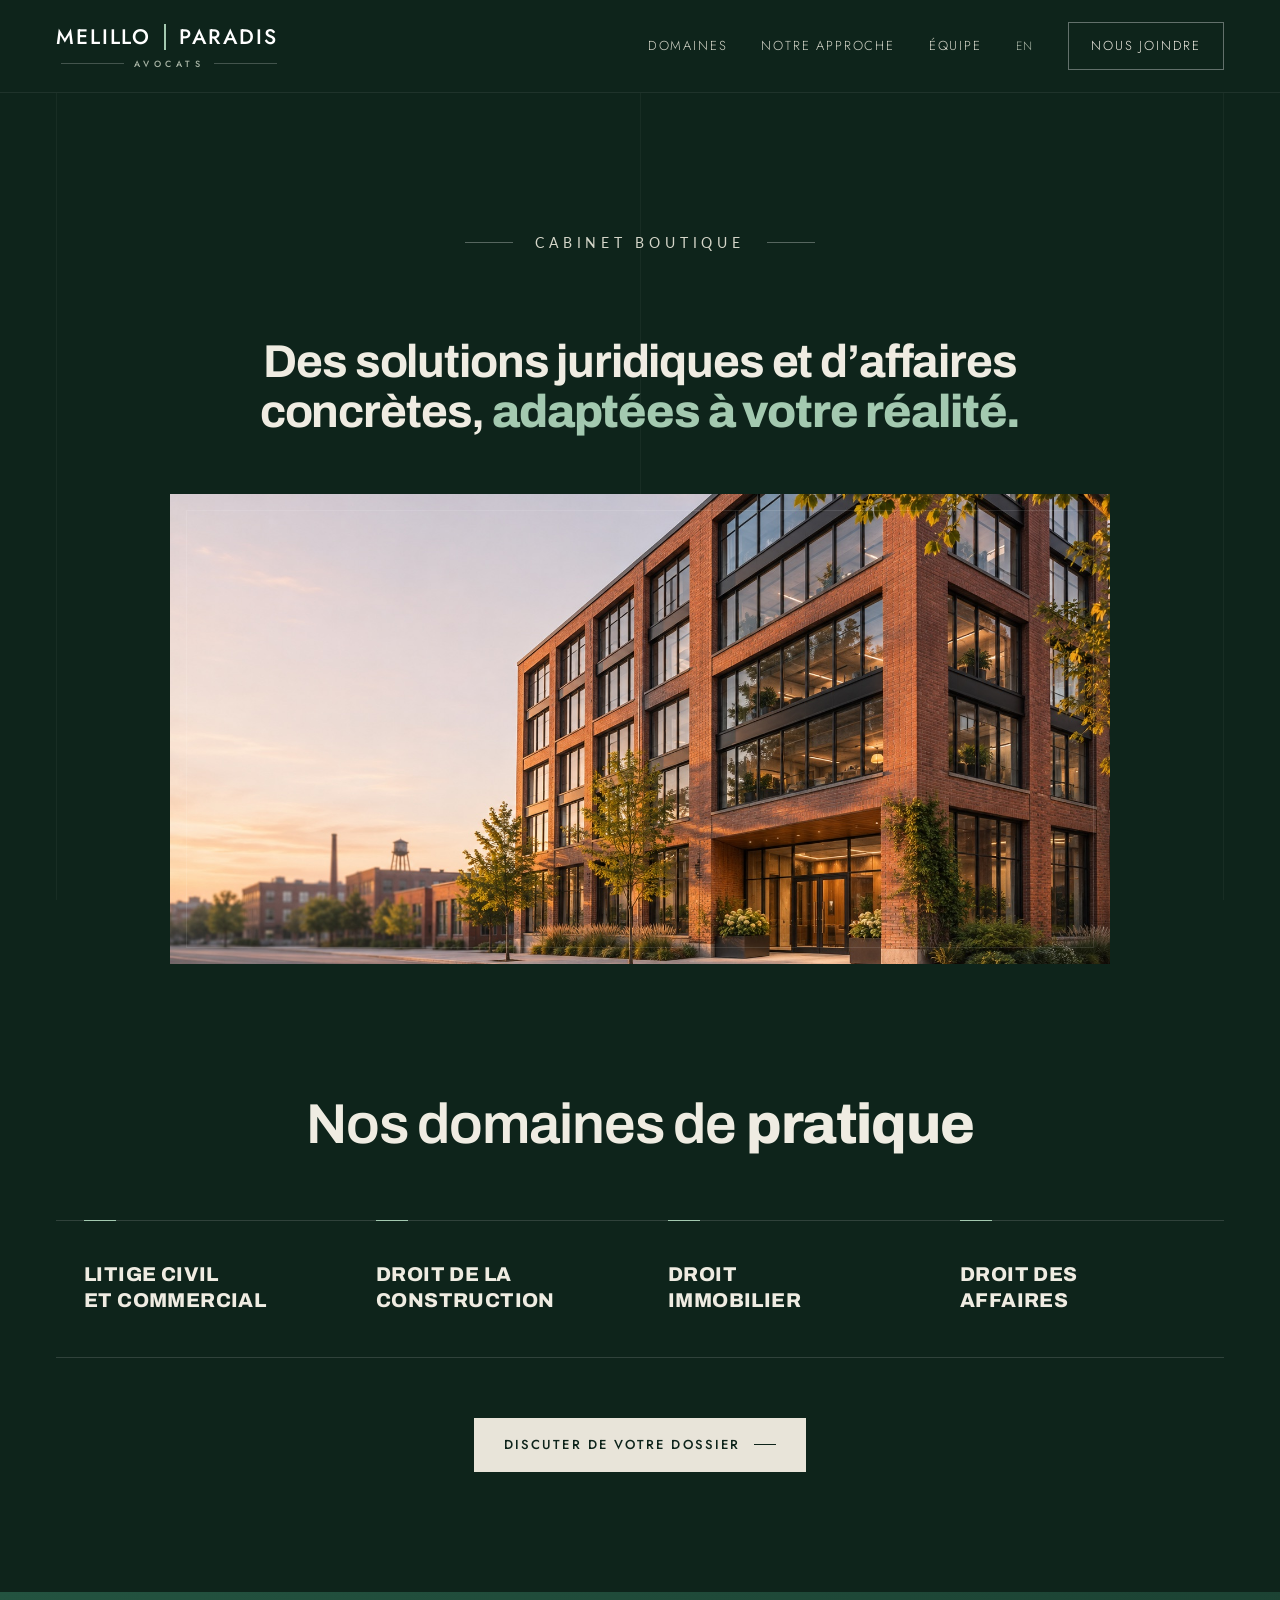
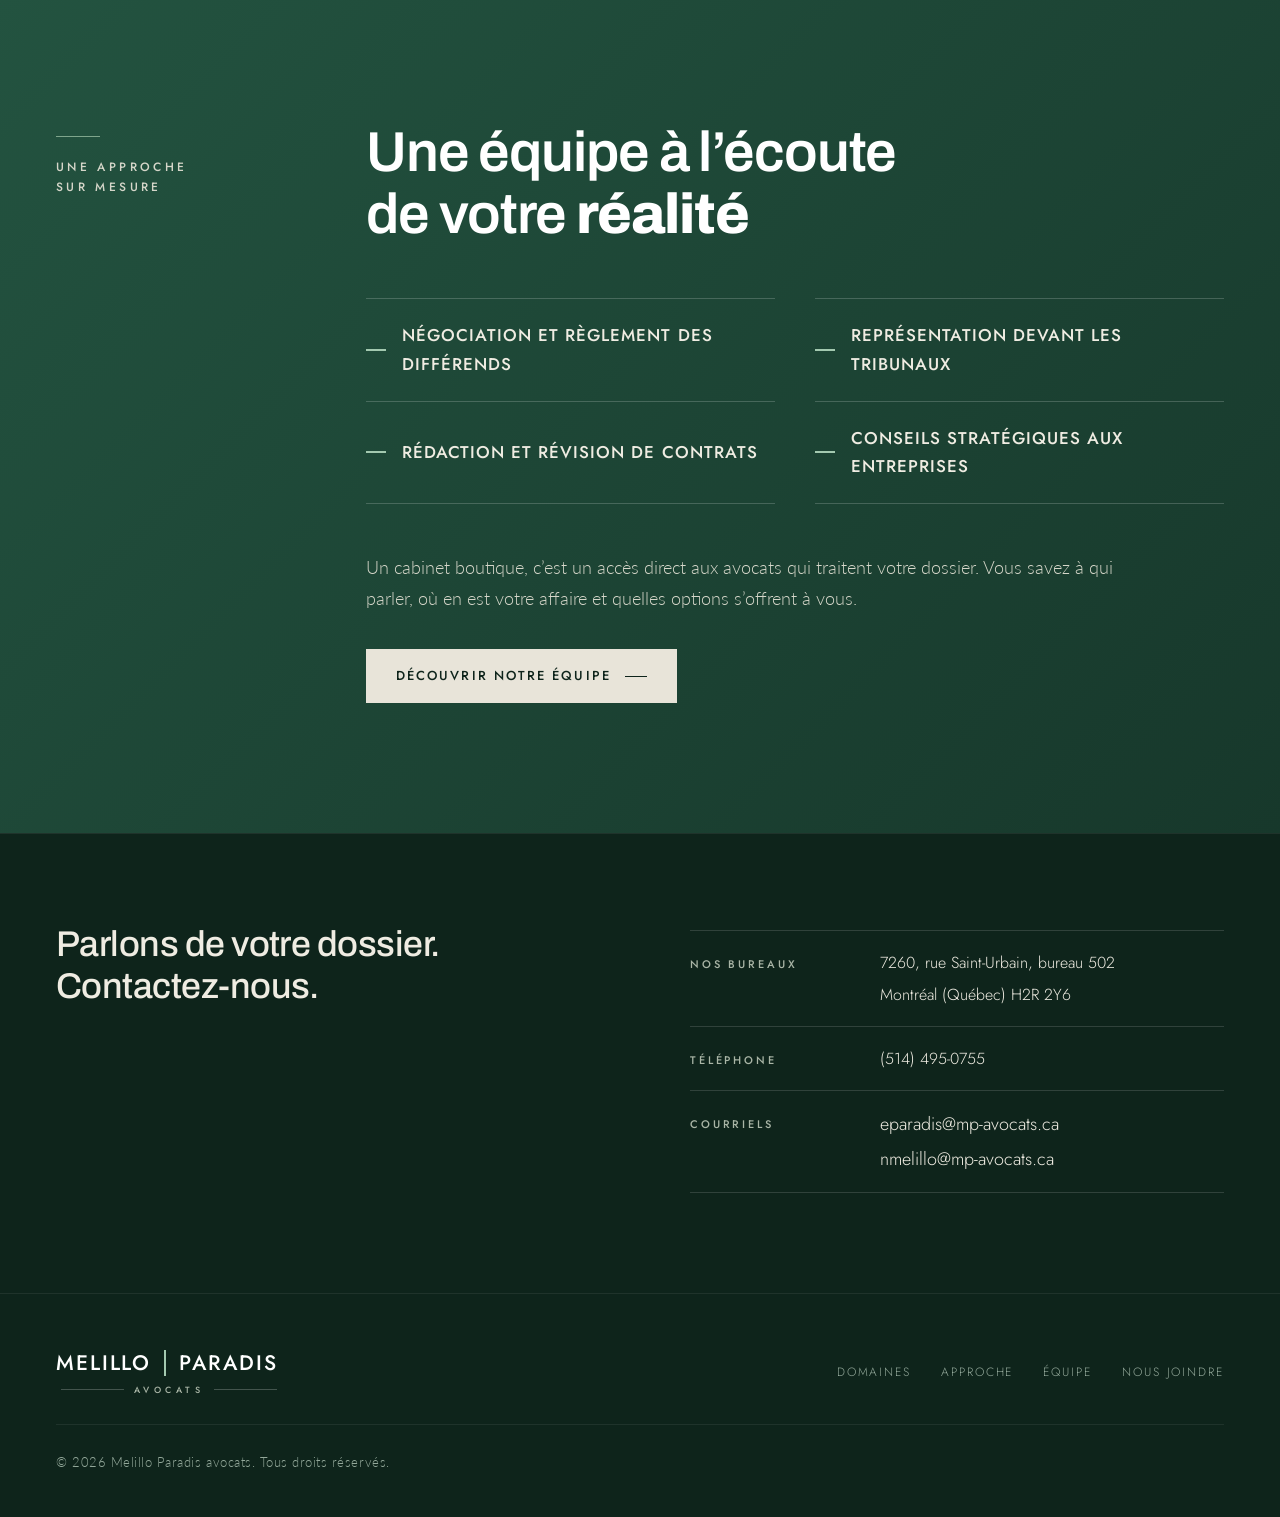
==== commit b7861af6: "Contact : courriels regroupés sous Courriels" ====
--- a/index.html
+++ b/index.html
@@ -290,8 +290,7 @@
       <dl class="coords-list coords-list--people">
         <div><dt>Nos bureaux</dt><dd><span>7260, rue Saint-Urbain, bureau 502</span><span>Montréal (Québec) H2R 2Y6</span></dd></div>
         <div><dt>Téléphone</dt><dd><a href="tel:+15144950755">(514) 495-0755</a></dd></div>
-        <div><dt class="dt-name">Me Étienne Paradis</dt><dd><a href="mailto:eparadis@mp-avocats.ca">eparadis@mp-avocats.ca</a></dd></div>
-        <div><dt class="dt-name">Me Nicolas Melillo</dt><dd><a href="mailto:nmelillo@mp-avocats.ca">nmelillo@mp-avocats.ca</a></dd></div>
+        <div><dt>Courriels</dt><dd><a href="mailto:eparadis@mp-avocats.ca">eparadis@mp-avocats.ca</a><a href="mailto:nmelillo@mp-avocats.ca">nmelillo@mp-avocats.ca</a></dd></div>
       </dl>
     </div>
   </section>
--- a/assets/style.css
+++ b/assets/style.css
@@ -600,3 +600,4 @@
 
 /* Texte justifié : biographies et réponses de la FAQ */
 .person__bio p,.faq-page details p{text-align:justify;hyphens:auto;-webkit-hyphens:auto}
+.coords-list--people dd a[href^="mailto"]{font-size:18px;color:var(--on-dark)}
